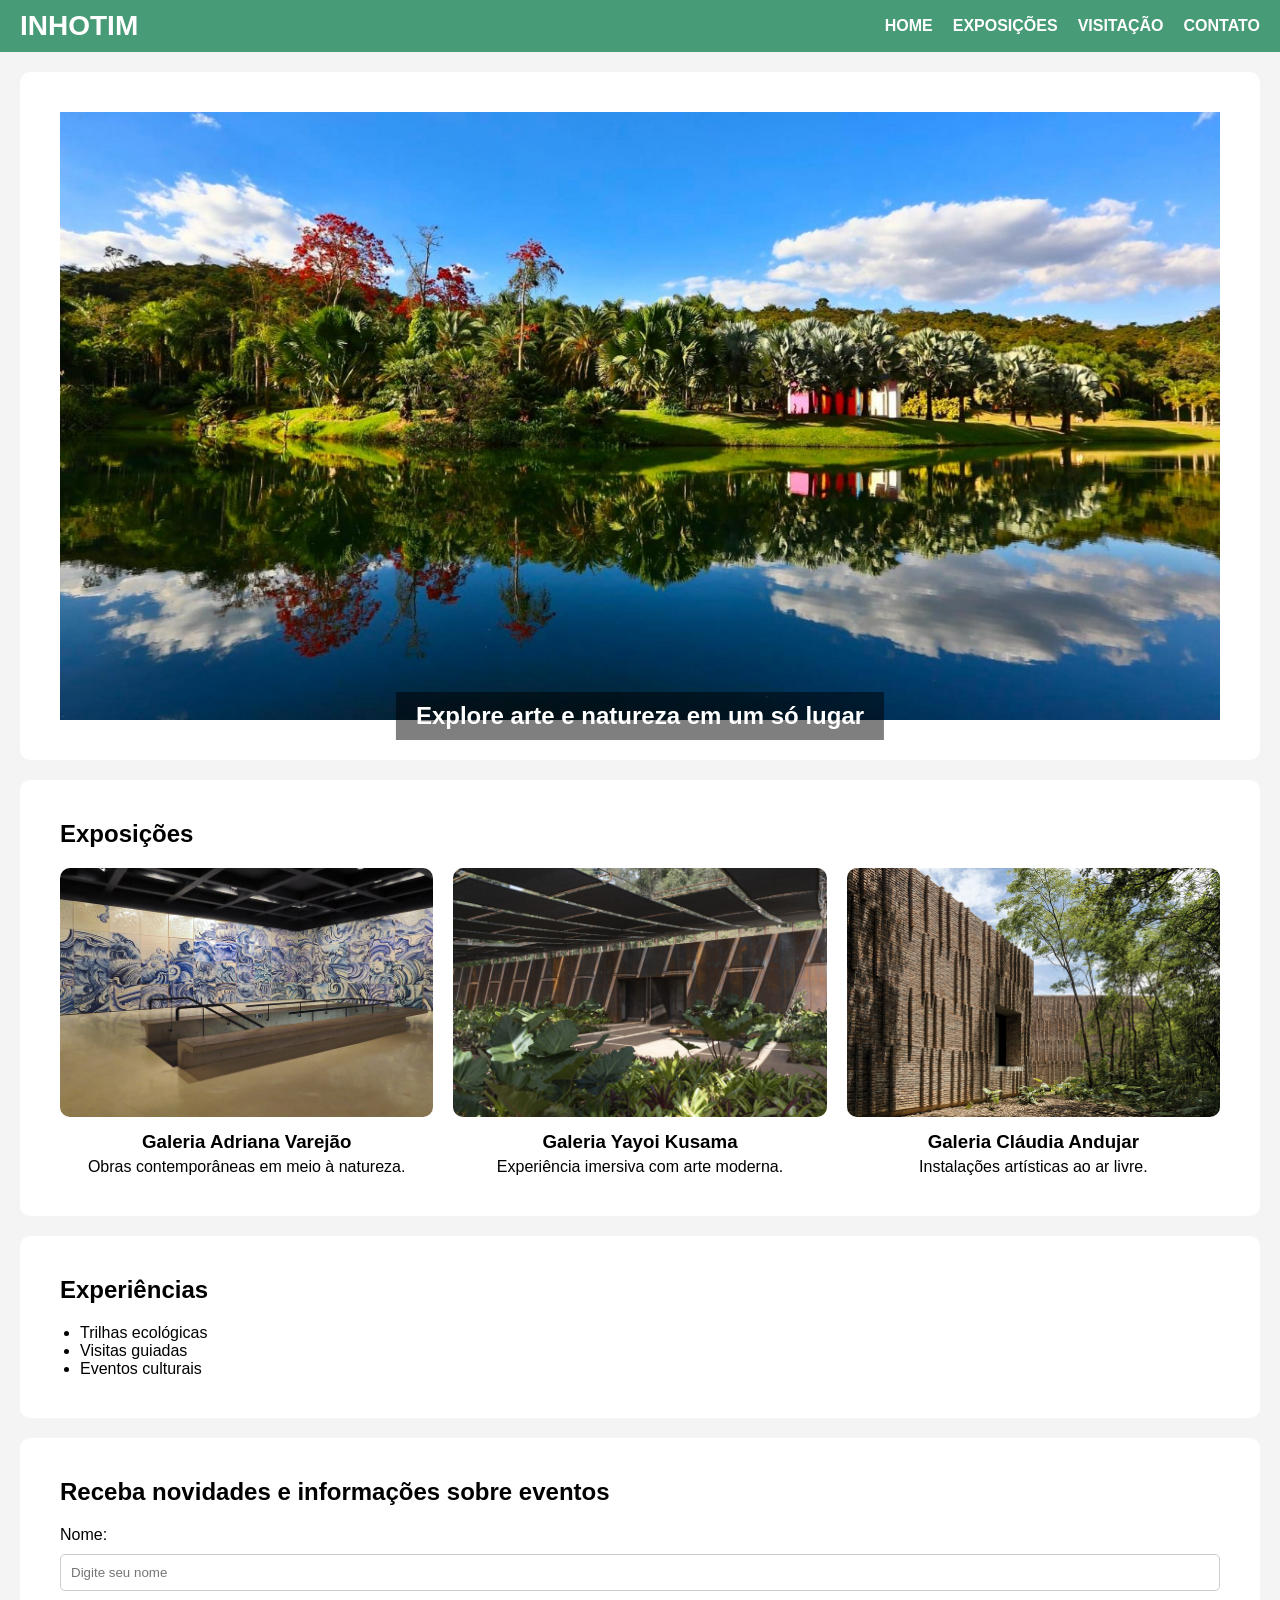
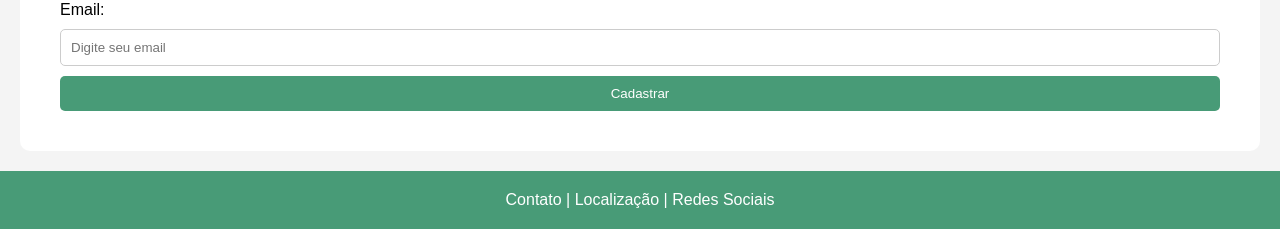
==== index.html @ 9e52d8f9 "Adicionado o HTML inicial" ====
<!DOCTYPE html>
<html lang="pt-BR">
<head>
    <meta charset="UTF-8">
    <meta name="viewport" content="width=device-width, initial-scale=1.0">
    <title>Inhotim - Arte e Natureza</title>
    <link rel="stylesheet" href="css/style.css">
</head>

<body>
    <header class="header" id="home">
        <h1 class="logo">INHOTIM</h1>

        <nav class="menu">
            <ul>
                <li><a href="#home">HOME</a></li>
                <li><a href="#exposicoes">EXPOSIÇÕES</a></li>
                <li><a href="#visitacao">VISITAÇÃO</a></li>
                <li><a href="#contato">CONTATO</a></li>
            </ul>
        </nav>
    </header>   

    <main>
        <section class="banner">
            <img src="img/inhotimbanner.jpg" alt="Imagem do Inhotim">
            <h2>Explore arte e natureza em um só lugar</h2>
        </section>
        <section class="exposicoes" id="exposicoes">
            <h2>Exposições</h2>

            <div class="galerias">

                <article class="galeria">
                    <img src="img/galeriaadrianavarejao.jpg" alt="Galeria Adriana Varejão">
                    <h3>Galeria Adriana Varejão</h3>
                    <p>Obras contemporâneas em meio à natureza.</p>
                </article>
                <article class="galeria">
                    <img src="img/galeriayayoikusama.jpg" alt="Galeria Yayoi Kusama">
                    <h3>Galeria Yayoi Kusama</h3>
                    <p>Experiência imersiva com arte moderna.</p>
                </article>

                <article class="galeria">
                    <img src="img/galeriaclaudiaandujar.jpg" alt="Galeria Cláudia Andujar">
                    <h3>Galeria Cláudia Andujar</h3>
                    <p>Instalações artísticas ao ar livre.</p>
                </article>

            </div>
        </section>
        <section class="experiencias" id="visitacao">
            <h2>Experiências</h2>
            <ul>
                <li>Trilhas ecológicas</li>
                <li>Visitas guiadas</li>
                <li>Eventos culturais</li>
            </ul>
        </section>
        <section class="formulario" id="contato">
            <h2>Receba novidades e informações sobre eventos</h2>

            <form>
                <label for="nome">Nome:</label>
                <input type="text" id="nome" placeholder="Digite seu nome">
                <label for="email">Email:</label>
                <input type="email" id="email" placeholder="Digite seu email">
                <button type="submit">Cadastrar</button>
            </form>
        </section>

    </main>

    <footer class="footer">
        <p>Contato | Localização | Redes Sociais</p>
    </footer>

</body>
</html>
---- css/style.css ----
* {
    margin: 0;
    padding: 0;
    box-sizing: border-box;
}

body {
    font-family: Arial, sans-serif;
    background-color: #f4f4f4;
}

.header {
    background-color: #489b77;
    color: white;
    padding: 10px 20px;

    display: flex;
    justify-content: space-between;
    align-items: center;

    position: sticky;
    top: 0;
}

.logo {
    font-size: 28px;
}

.menu ul {
    list-style: none;
    display: flex;
    gap: 20px;
    align-items: center;
}

.menu a {
    text-decoration: none;
    color: white;
    font-weight: bold;
}

.menu a:hover {
    color: #95d5b2;
}

.banner {
    position: relative;
    text-align: center;
}

.banner img {
    width: 100%;
    display: block;
}

.banner h2 {
    position: absolute;
    bottom: 20px;
    left: 50%;
    transform: translateX(-50%);

    color: white;
    background-color: rgba(0, 0, 0, 0.5);
    padding: 10px 20px;
}

section {
    padding: 40px;
    margin: 20px;
    background-color: white;
    border-radius: 10px;
}

.galerias {
    display: grid;
    grid-template-columns: repeat(3, 1fr);
    gap: 20px;
    margin-top: 20px;
}

.galeria {
    text-align: center;
}

.galeria img {
    width: 100%;
    border-radius: 10px;
}

.galeria h3 {
    margin-top: 10px;
}

.galeria p {
    margin-top: 5px;
}

.experiencias ul {
    margin-top: 20px;
    padding-left: 20px;
}

.formulario form {
    display: flex;
    flex-direction: column;
    gap: 10px;
    margin-top: 20px;
}

.formulario input {
    padding: 10px;
    border: 1px solid #ccc;
    border-radius: 5px;
}

.formulario button {
    padding: 10px;
    background-color: #489b77;
    color: white;
    border: none;
    border-radius: 5px;
    cursor: pointer;
}

.formulario button:hover {
    background-color: #2d6a4f;
}

.footer {
    text-align: center;
    padding: 20px;
    background-color: #489b77;
    color: white;
    margin-top: 20px;
}

@media (max-width: 768px) {

    .logo {
        font-size: 18px;
    }

    .menu ul {
        flex-direction: row;
        flex-wrap: wrap;
        justify-content: flex-end;
        gap: 10px;
        font-size: 12px;
    }

    section {
        padding: 20px;
        margin: 10px;
    }

    .banner h2 {
        font-size: 16px;
        padding: 5px;
    }

    .galerias {
        grid-template-columns: 1fr;
    }
}
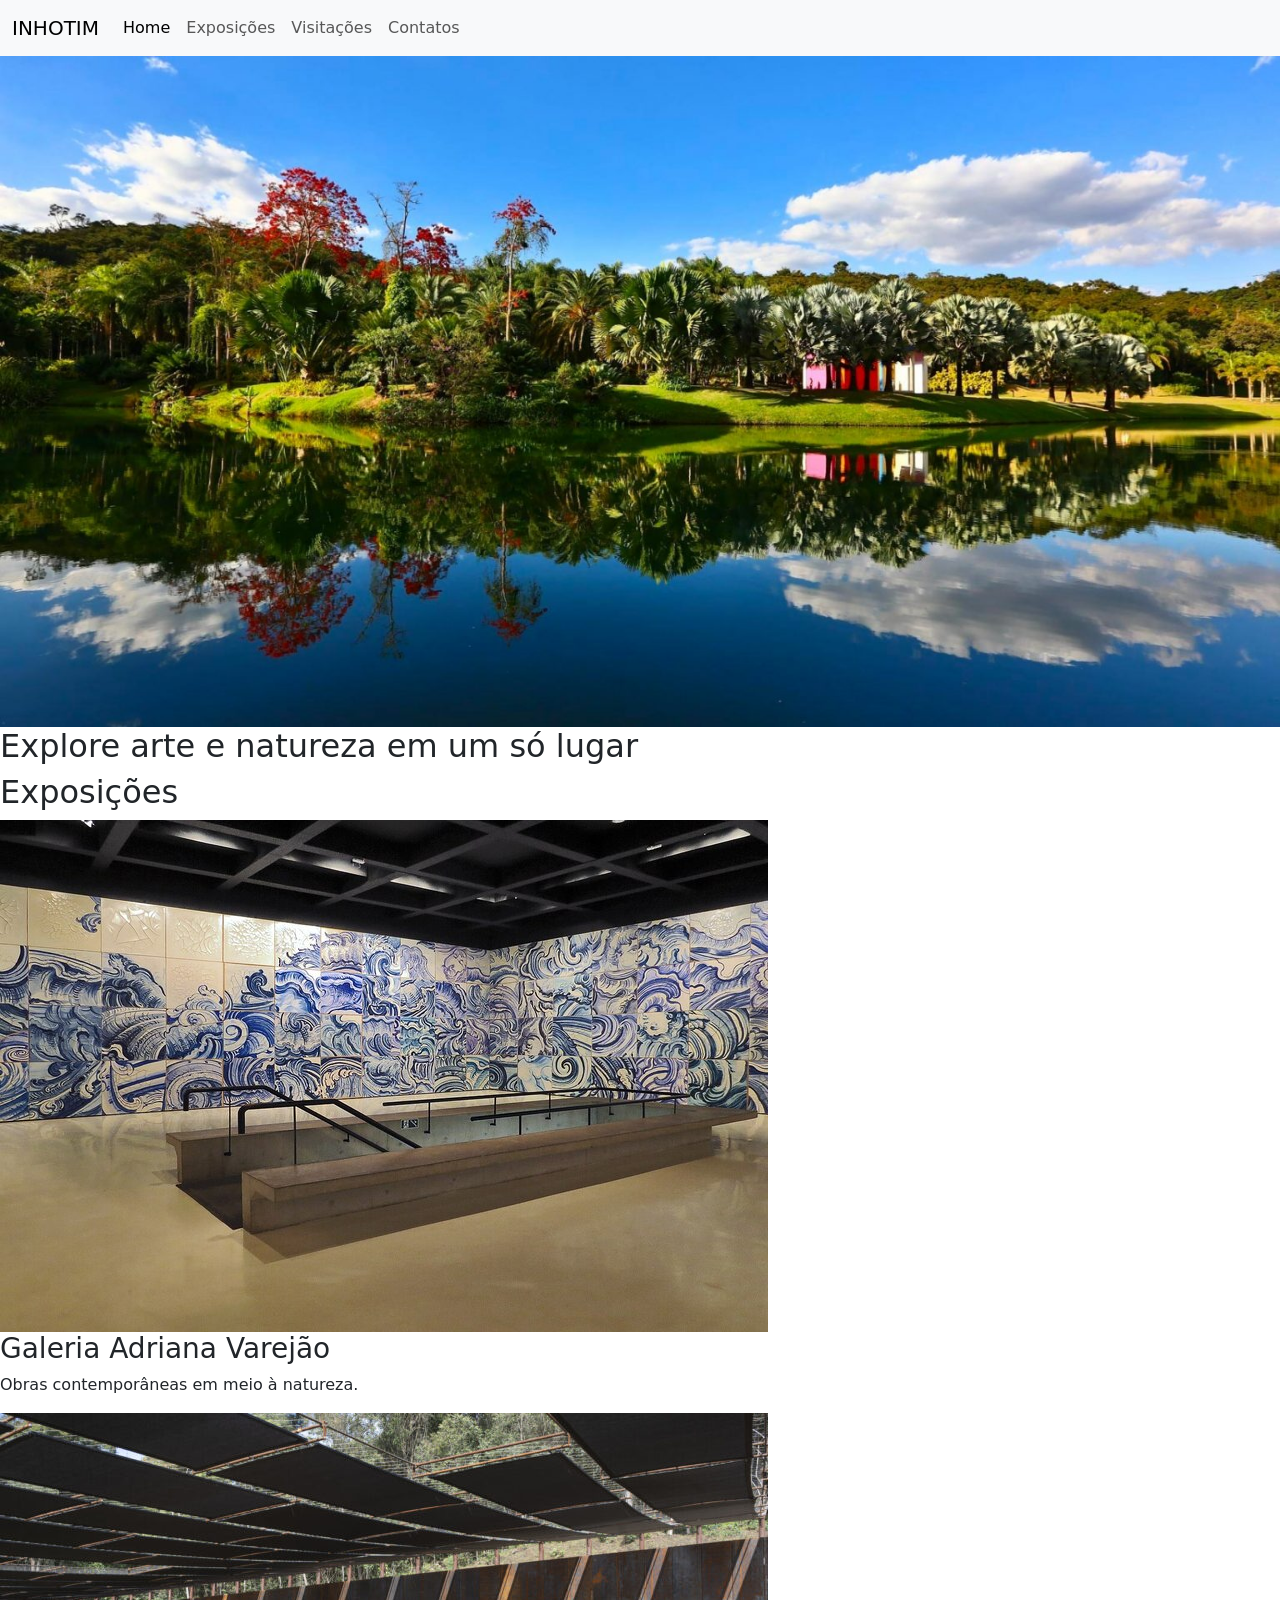
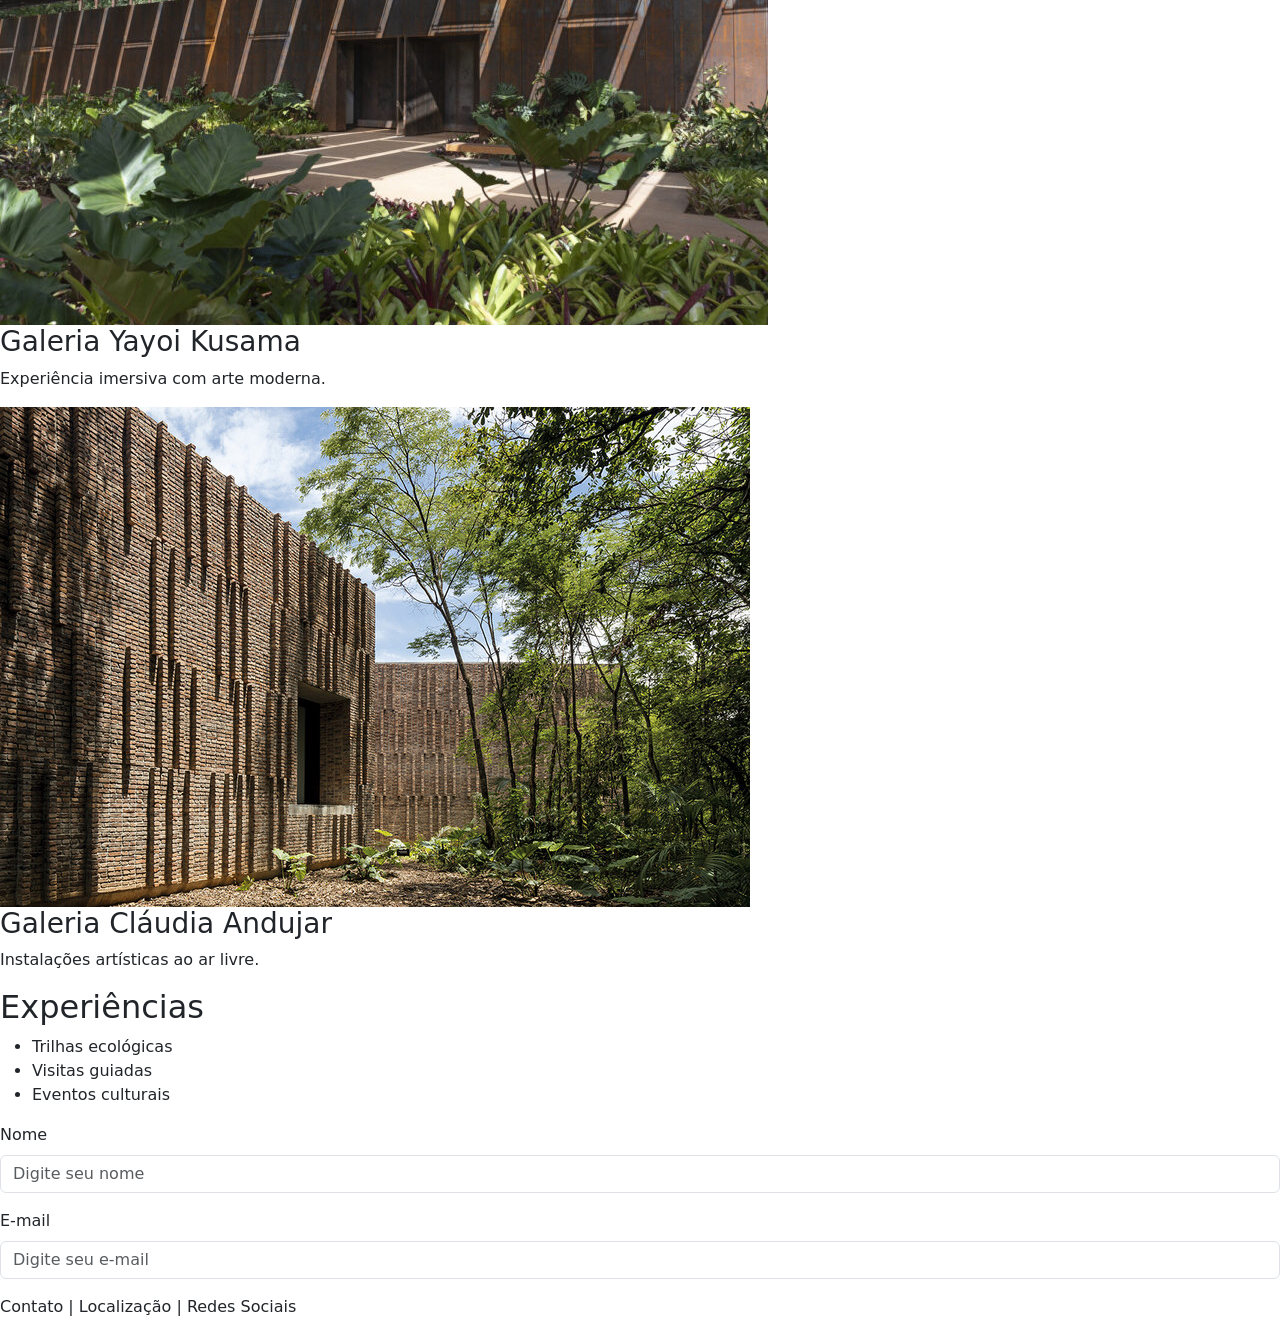
==== commit 7c7d79d9: "Adicionado NavBar" ====
--- a/index.html
+++ b/index.html
@@ -5,25 +5,40 @@
     <meta name="viewport" content="width=device-width, initial-scale=1.0">
     <title>Inhotim - Arte e Natureza</title>
     <link rel="stylesheet" href="css/style.css">
+    <link href="https://cdn.jsdelivr.net/npm/bootstrap@5.3.8/dist/css/bootstrap.min.css" rel="stylesheet" integrity="sha384-sRIl4kxILFvY47J16cr9ZwB07vP4J8+LH7qKQnuqkuIAvNWLzeN8tE5YBujZqJLB" crossorigin="anonymous">
 </head>
 
 <body>
     <header class="header" id="home">
-        <h1 class="logo">INHOTIM</h1>
-
-        <nav class="menu">
-            <ul>
-                <li><a href="#home">HOME</a></li>
-                <li><a href="#exposicoes">EXPOSIÇÕES</a></li>
-                <li><a href="#visitacao">VISITAÇÃO</a></li>
-                <li><a href="#contato">CONTATO</a></li>
-            </ul>
-        </nav>
-    </header>   
+        <nav class="navbar navbar-expand-lg bg-body-tertiary">
+  <div class="container-fluid">
+    <a class="navbar-brand" href="#">INHOTIM</a>
+    <button class="navbar-toggler" type="button" data-bs-toggle="collapse" data-bs-target="#navbarSupportedContent" aria-controls="navbarSupportedContent" aria-expanded="false" aria-label="Toggle navigation">
+      <span class="navbar-toggler-icon"></span>
+    </button>
+    <div class="collapse navbar-collapse" id="navbarSupportedContent">
+      <ul class="navbar-nav me-auto mb-2 mb-lg-0">
+        <li class="nav-item">
+          <a class="nav-link active" aria-current="page" href="#">Home</a>
+        </li>
+        <li class="nav-item">
+          <a class="nav-link" href="#">Exposições</a>
+        </li>
+        <li class="nav-item">
+          <a class="nav-link" href="#">Visitações</a>
+        </li>
+        <li class="nav-item">
+          <a class="nav-link" href="#">Contatos </a>
+        </li>
+    </div>
+  </div>
+</nav>
+        
+     </header>   
 
     <main>
         <section class="banner">
-            <img src="img/inhotimbanner.jpg" alt="Imagem do Inhotim">
+            <img src="img/inhotimbanner.jpg" class="img-fluid" alt="Imagem do Inhotim">
             <h2>Explore arte e natureza em um só lugar</h2>
         </section>
         <section class="exposicoes" id="exposicoes">
@@ -59,15 +74,14 @@
             </ul>
         </section>
         <section class="formulario" id="contato">
-            <h2>Receba novidades e informações sobre eventos</h2>
-
-            <form>
-                <label for="nome">Nome:</label>
-                <input type="text" id="nome" placeholder="Digite seu nome">
-                <label for="email">Email:</label>
-                <input type="email" id="email" placeholder="Digite seu email">
-                <button type="submit">Cadastrar</button>
-            </form>
+            <div class="mb-3">
+  <label for="formGroupExampleInput" class="form-label">Nome</label>
+  <input type="text" class="form-control" id="formGroupExampleInput" placeholder="Digite seu nome">
+</div>
+<div class="mb-3">
+  <label for="formGroupExampleInput2" class="form-label">E-mail</label>
+  <input type="text" class="form-control" id="formGroupExampleInput2" placeholder="Digite seu e-mail">
+</div>
         </section>
 
     </main>
@@ -75,6 +89,8 @@
     <footer class="footer">
         <p>Contato | Localização | Redes Sociais</p>
     </footer>
+    
 
 </body>
-</html>+</html>
+<script src="https://cdn.jsdelivr.net/npm/bootstrap@5.3.8/dist/js/bootstrap.bundle.min.js" integrity="sha384-FKyoEForCGlyvwx9Hj09JcYn3nv7wiPVlz7YYwJrWVcXK/BmnVDxM+D2scQbITxI" crossorigin="anonymous"></script>
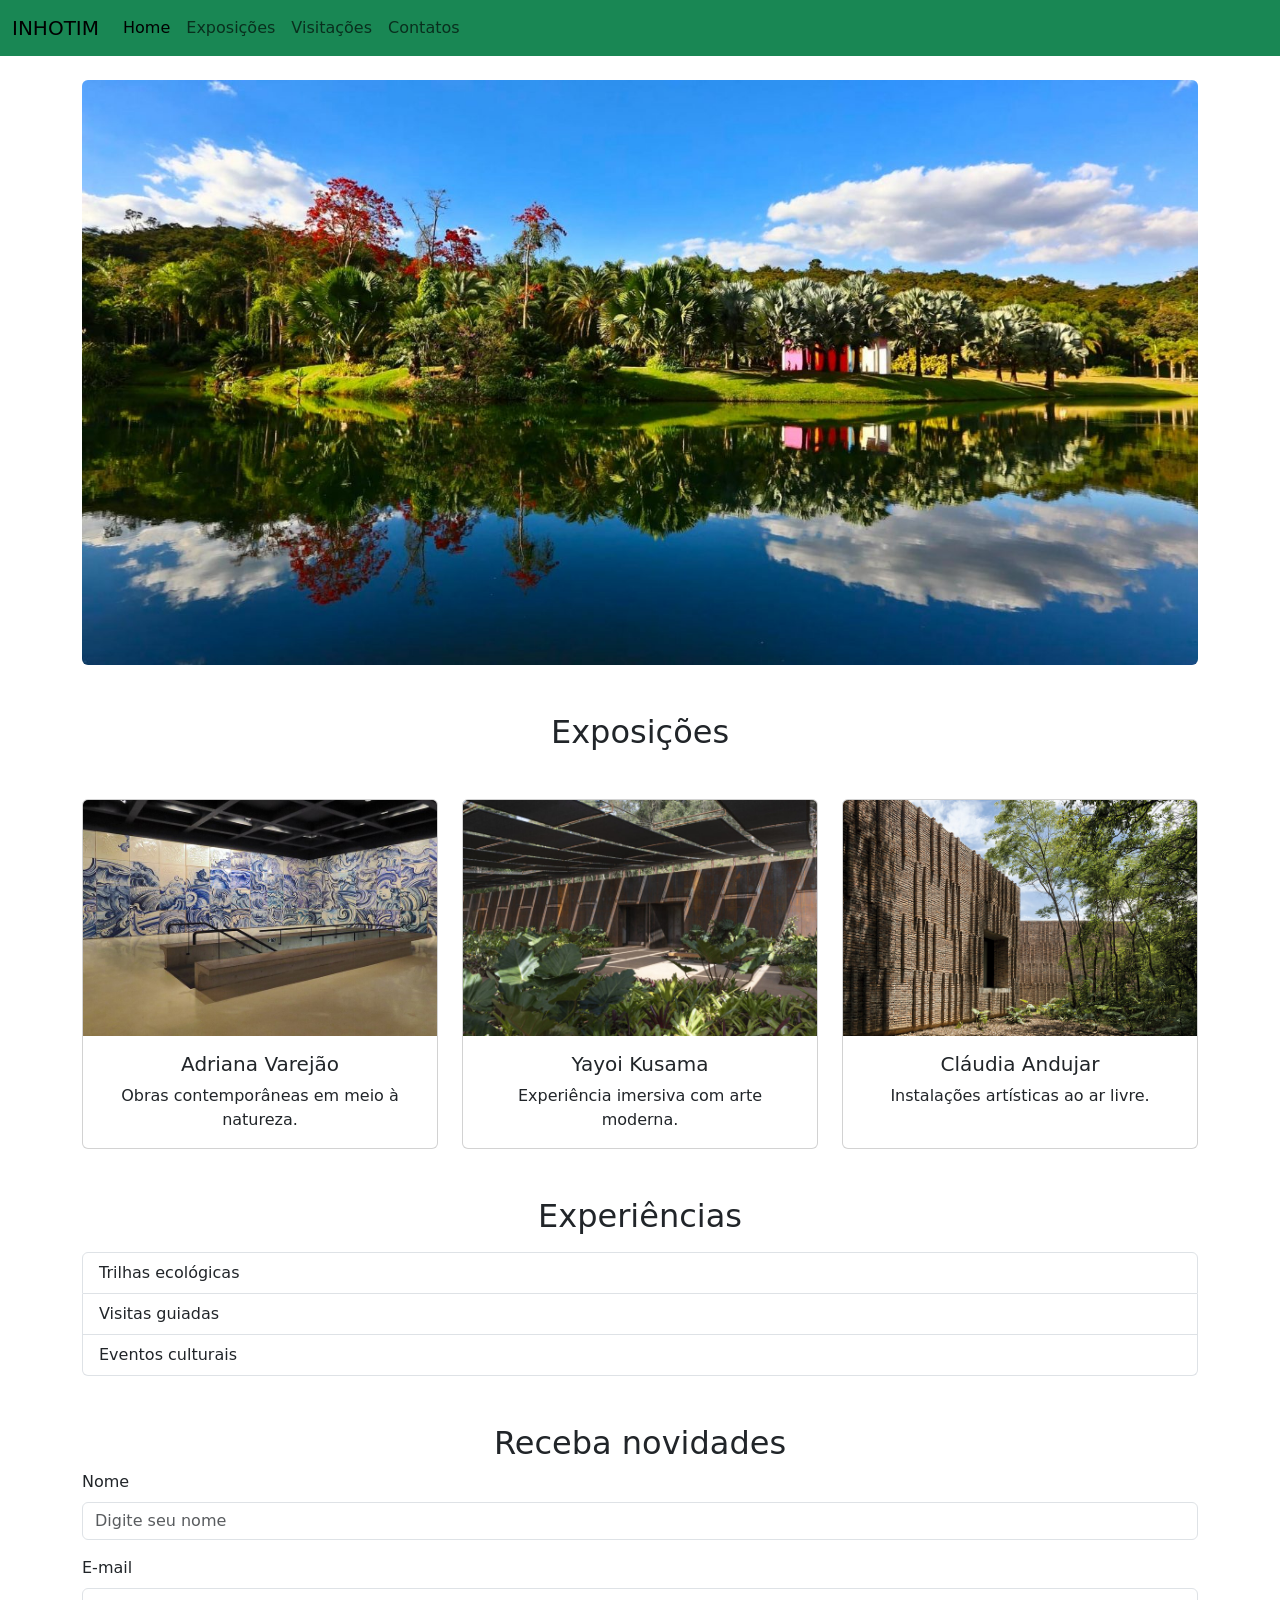
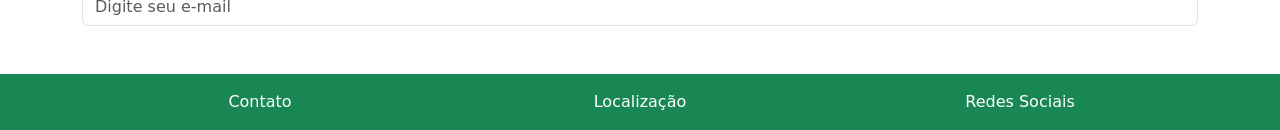
==== commit f6ef932f: "Modificado os outros elementos com Bootstrap" ====
--- a/index.html
+++ b/index.html
@@ -10,7 +10,7 @@
 
 <body>
     <header class="header" id="home">
-        <nav class="navbar navbar-expand-lg bg-body-tertiary">
+        <nav class="navbar navbar-expand-lg bg-success">
   <div class="container-fluid">
     <a class="navbar-brand" href="#">INHOTIM</a>
     <button class="navbar-toggler" type="button" data-bs-toggle="collapse" data-bs-target="#navbarSupportedContent" aria-controls="navbarSupportedContent" aria-expanded="false" aria-label="Toggle navigation">
@@ -37,42 +37,59 @@
      </header>   
 
     <main>
-        <section class="banner">
-            <img src="img/inhotimbanner.jpg" class="img-fluid" alt="Imagem do Inhotim">
-            <h2>Explore arte e natureza em um só lugar</h2>
-        </section>
-        <section class="exposicoes" id="exposicoes">
-            <h2>Exposições</h2>
+        <div class="container mt-4">
+    <img src="img/inhotimbanner.jpg" class="img-fluid rounded">
+</div>
 
-            <div class="galerias">
+<div class="container mt-5">
+    <h2 class="text-center">Exposições</h2>
 
-                <article class="galeria">
-                    <img src="img/galeriaadrianavarejao.jpg" alt="Galeria Adriana Varejão">
-                    <h3>Galeria Adriana Varejão</h3>
-                    <p>Obras contemporâneas em meio à natureza.</p>
-                </article>
-                <article class="galeria">
-                    <img src="img/galeriayayoikusama.jpg" alt="Galeria Yayoi Kusama">
-                    <h3>Galeria Yayoi Kusama</h3>
-                    <p>Experiência imersiva com arte moderna.</p>
-                </article>
+    <div class="row mt-4 g-4">
 
-                <article class="galeria">
-                    <img src="img/galeriaclaudiaandujar.jpg" alt="Galeria Cláudia Andujar">
-                    <h3>Galeria Cláudia Andujar</h3>
-                    <p>Instalações artísticas ao ar livre.</p>
-                </article>
+        <div class="col-md-4">
+            <div class="card h-100">
+                <img src="img/galeriaadrianavarejao.jpg" class="card-img-top">
+                <div class="card-body text-center">
+                    <h5 class="card-title">Adriana Varejão</h5>
+                    <p class="card-text">Obras contemporâneas em meio à natureza.</p>
+                </div>
+            </div>
+        </div>
 
+        <div class="col-md-4">
+            <div class="card h-100">
+                <img src="img/galeriayayoikusama.jpg" class="card-img-top">
+                <div class="card-body text-center">
+                <h5 class="card-title">Yayoi Kusama</h5>
+                 <p class="card-text">Experiência imersiva com arte moderna.</p>
+                </div>
             </div>
-        </section>
-        <section class="experiencias" id="visitacao">
-            <h2>Experiências</h2>
-            <ul>
-                <li>Trilhas ecológicas</li>
-                <li>Visitas guiadas</li>
-                <li>Eventos culturais</li>
-            </ul>
-        </section>
+        </div>
+
+        <div class="col-md-4">
+            <div class="card h-100">
+                <img src="img/galeriaclaudiaandujar.jpg" class="card-img-top">
+                <div class="card-body text-center">
+                <h5 class="card-title">Cláudia Andujar</h5>
+                <p class="card-text">Instalações artísticas ao ar livre.</p>
+                </div>
+            </div>
+        </div>
+
+    </div>
+</div>
+      
+       <div class="container mt-5">
+    <h2 class="text-center">Experiências</h2>
+    <ul class="list-group mt-3">
+      <li class="list-group-item">Trilhas ecológicas</li>
+      <li class="list-group-item">Visitas guiadas</li>
+      <li class="list-group-item">Eventos culturais</li>
+    </ul>
+</div>
+<div class="container mt-5">
+    <h2 class="text-center">Receba novidades</h2>
+
         <section class="formulario" id="contato">
             <div class="mb-3">
   <label for="formGroupExampleInput" class="form-label">Nome</label>
@@ -82,13 +99,32 @@
   <label for="formGroupExampleInput2" class="form-label">E-mail</label>
   <input type="text" class="form-control" id="formGroupExampleInput2" placeholder="Digite seu e-mail">
 </div>
+</div>
         </section>
 
     </main>
 
-    <footer class="footer">
-        <p>Contato | Localização | Redes Sociais</p>
-    </footer>
+    <footer class="bg-success text-white mt-5">
+    <div class="container py-3">
+
+        <div class="row text-center">
+
+            <div class="col-md-4">
+                <p class="mb-0">Contato</p>
+            </div>
+
+            <div class="col-md-4">
+                <p class="mb-0">Localização</p>
+            </div>
+
+            <div class="col-md-4">
+                <p class="mb-0">Redes Sociais</p>
+            </div>
+
+        </div>
+
+    </div>
+</footer>
     
 
 </body>
